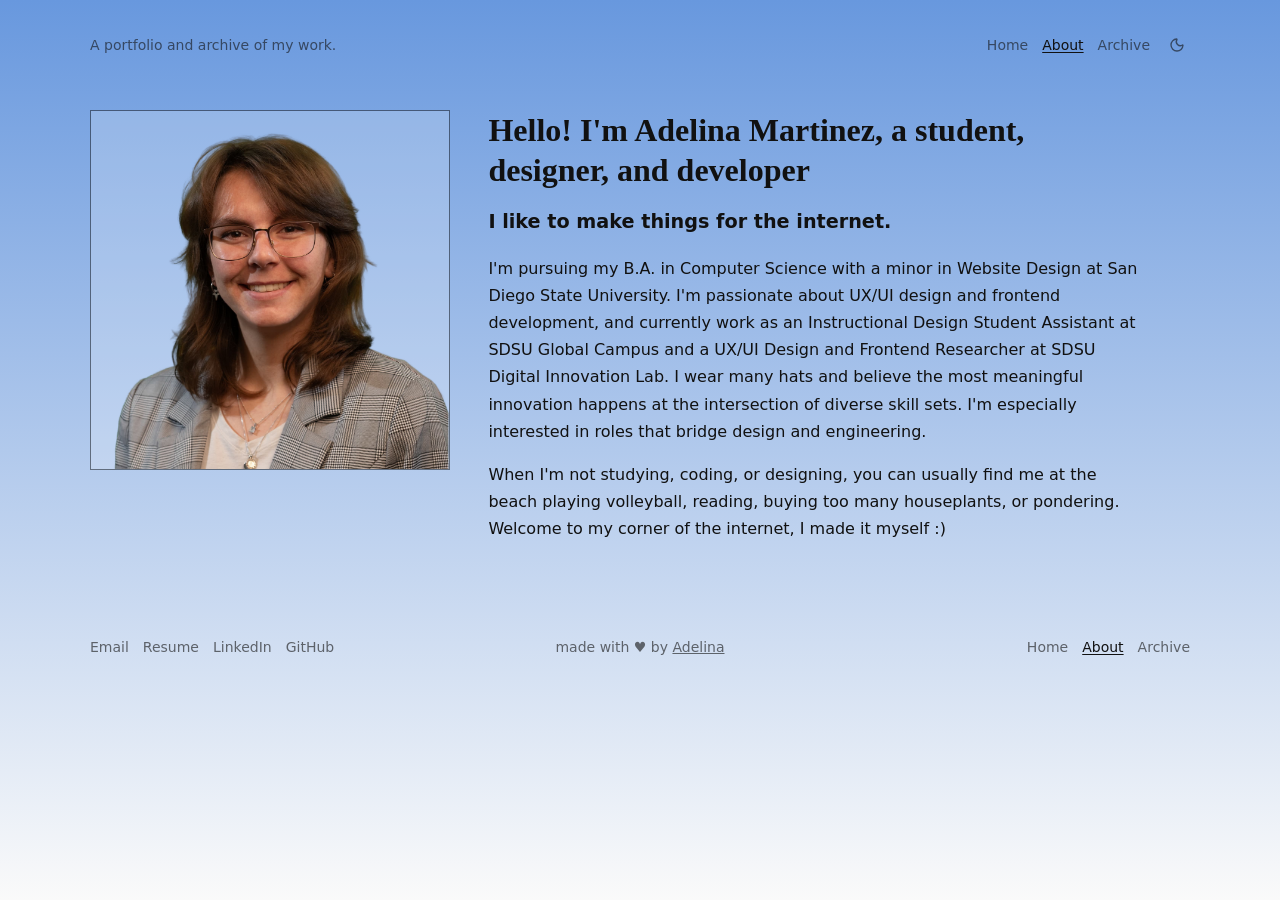
==== about.html @ 3835db63 "add: temp about page" ====
<!doctype html>
<html lang="en">

<head>
    <meta charset="UTF-8">
    <meta name="viewport" content="width=device-width, initial-scale=1.0">
    <meta name="description"
        content="About Adelina Martinez — student, designer, and developer based in San Diego, CA." />
    <title>Adelina Martinez | About</title>
    <link rel="icon" href="favicon.svg" type="image/svg+xml">
    <link rel="stylesheet" href="style.css">
    <script src="script.js" defer></script>
</head>

<body>
    <main class="page">
        <header class="site-header">
            <div class="header-top">
                <p class="note">A portfolio and archive of my work.</p>
                <nav class="socials">
                    <a href="index.html">Home</a>
                    <a href="about.html" aria-current="page">About</a>
                    <a href="archive.html">Archive</a>
                    <button class="theme-toggle desktop-theme-toggle" type="button" aria-label="Switch to dark mode"
                        title="Toggle theme">
                        <span class="theme-toggle-icon" aria-hidden="true">
                            <svg xmlns="http://www.w3.org/2000/svg" width="24" height="24" viewBox="0 0 24 24"
                                fill="none" stroke="currentColor" stroke-width="2" stroke-linecap="round"
                                stroke-linejoin="round" class="utility-icon icon-moon">
                                <path
                                    d="M20.985 12.486a9 9 0 1 1-9.473-9.472c.405-.022.617.46.402.803a6 6 0 0 0 8.268 8.268c.344-.215.825-.004.803.401" />
                            </svg>
                            <svg xmlns="http://www.w3.org/2000/svg" width="24" height="24" viewBox="0 0 24 24"
                                fill="none" stroke="currentColor" stroke-width="2" stroke-linecap="round"
                                stroke-linejoin="round" class="utility-icon icon-sun">
                                <circle cx="12" cy="12" r="4" />
                                <path d="M12 2v2" />
                                <path d="M12 20v2" />
                                <path d="m4.93 4.93 1.41 1.41" />
                                <path d="m17.66 17.66 1.41 1.41" />
                                <path d="M2 12h2" />
                                <path d="M20 12h2" />
                                <path d="m6.34 17.66-1.41 1.41" />
                                <path d="m19.07 4.93-1.41 1.41" />
                            </svg>
                        </span>
                    </button>
                </nav>
            </div>

            <div class="mobile-controls" aria-label="Mobile header controls">
                <button class="theme-toggle mobile-theme-toggle header-button" type="button"
                    aria-label="Switch to dark mode" title="Toggle theme">
                    <span class="theme-toggle-icon" aria-hidden="true">
                        <svg xmlns="http://www.w3.org/2000/svg" width="24" height="24" viewBox="0 0 24 24" fill="none"
                            stroke="currentColor" stroke-width="2" stroke-linecap="round" stroke-linejoin="round"
                            class="utility-icon icon-moon">
                            <path
                                d="M20.985 12.486a9 9 0 1 1-9.473-9.472c.405-.022.617.46.402.803a6 6 0 0 0 8.268 8.268c.344-.215.825-.004.803.401" />
                        </svg>
                        <svg xmlns="http://www.w3.org/2000/svg" width="24" height="24" viewBox="0 0 24 24" fill="none"
                            stroke="currentColor" stroke-width="2" stroke-linecap="round" stroke-linejoin="round"
                            class="utility-icon icon-sun">
                            <circle cx="12" cy="12" r="4" />
                            <path d="M12 2v2" />
                            <path d="M12 20v2" />
                            <path d="m4.93 4.93 1.41 1.41" />
                            <path d="m17.66 17.66 1.41 1.41" />
                            <path d="M2 12h2" />
                            <path d="M20 12h2" />
                            <path d="m6.34 17.66-1.41 1.41" />
                            <path d="m19.07 4.93-1.41 1.41" />
                        </svg>
                    </span>
                </button>

                <button class="menu-toggle header-button" type="button" aria-expanded="false" aria-controls="mobile-menu"
                    aria-label="Open mobile menu" title="Open menu">
                    <svg xmlns="http://www.w3.org/2000/svg" width="24" height="24" viewBox="0 0 24 24" fill="none"
                        stroke="currentColor" stroke-width="2" stroke-linecap="round" stroke-linejoin="round"
                        class="utility-icon icon-menu" aria-hidden="true">
                        <path d="M4 5h16" />
                        <path d="M4 12h16" />
                        <path d="M4 19h16" />
                    </svg>
                </button>
            </div>

            <nav id="mobile-menu" class="mobile-menu" aria-label="Mobile navigation">
                <span class="mobile-menu-note">A portfolio and archive of my work.</span>
                <a href="index.html">Home</a>
                <a href="about.html" aria-current="page">About</a>
                <a href="archive.html">Archive</a>
            </nav>
        </header>

        <section class="about-section" aria-labelledby="about-heading">
            <div class="about-layout">
                <img class="about-image" src="images/adelina.png" alt="Portrait of Adelina Martinez">
                <div class="about-content">
                    <h1 id="about-heading">Hello! I'm Adelina Martinez, a student, designer, and developer</h1>
                    <p class="about-lead">I like to make things for the internet.</p>
                    <p>I'm pursuing my B.A. in Computer Science with a minor in Website Design at San Diego State
                        University. I'm passionate about UX/UI design and frontend development, and currently work as an
                        Instructional Design Student Assistant at SDSU Global Campus and a UX/UI Design and Frontend
                        Researcher at SDSU Digital Innovation Lab. I wear many hats and believe the most meaningful
                        innovation happens at the intersection of diverse skill sets. I'm especially interested in roles
                        that bridge design and engineering.</p>
                    <p>When I'm not studying, coding, or designing, you can usually find me at the beach playing
                        volleyball, reading, buying too many houseplants, or pondering. Welcome to my corner of the
                        internet, I made it myself :)</p>
                </div>
            </div>
        </section>

        <footer>
            <div class="footer-row">
                <nav class="socials" aria-label="Social links">
                    <a href="mailto:adelina.martinez805@gmail.com">Email</a>
                    <a href="resume.pdf" target="_blank" rel="noopener noreferrer">Resume</a>
                    <a href="https://www.linkedin.com/in/adelina-martinez/" target="_blank"
                        rel="noopener noreferrer">LinkedIn</a>
                    <a href="https://github.com/adelina805" target="_blank" rel="noopener noreferrer">GitHub</a>
                </nav>

                <p class="note footer-note">made with ♥ by <a href="https://github.com/Adelina805/adelina805.github.io"
                        target="_blank" rel="noopener noreferrer">Adelina</a></p>

                <nav class="socials footer-pages" aria-label="Page links">
                    <a href="index.html">Home</a>
                    <a href="about.html" aria-current="page">About</a>
                    <a href="archive.html">Archive</a>
                </nav>
            </div>
        </footer>
    </main>
</body>

</html>
---- style.css ----
* {
  box-sizing: border-box;
}

:root {
  --main-color: #111111;
  --overlay-color: #9fc5ff4d;

  --border-strong: color-mix(in srgb, var(--main-color) 50%, transparent);
  --border-medium: color-mix(in srgb, var(--main-color) 40%, transparent);
  --border-soft: color-mix(in srgb, var(--main-color) 30%, transparent);
  --surface-hover: color-mix(in srgb, #f5f5f5 10%, transparent);
  --surface-hover-soft: color-mix(in srgb, #f5f5f5 7%, transparent);
  --interactive-duration: 0.18s;
  --interactive-ease: ease;
  --focus-ring: color-mix(in srgb, var(--main-color) 45%, transparent);

  --project-main-col: 280px;
  --project-links-col: 240px;
  --project-tags-col: 300px;
}

body.dark {
  --main-color: #f5f5f5;
  --overlay-color: #071a33b3;
  --border-strong: color-mix(in srgb, var(--main-color) 58%, transparent);
  --border-medium: color-mix(in srgb, var(--main-color) 48%, transparent);
  --border-soft: color-mix(in srgb, var(--main-color) 38%, transparent);
  background: linear-gradient(to bottom, #285596 0%, #000103 100%) fixed;
}

body {
  margin: 0;
  font-family: system-ui, sans-serif;
  background: linear-gradient(to bottom, #6898de 0%, #fafafa 100%) fixed;
  color: var(--main-color);
}

a,
button {
  transition:
    color var(--interactive-duration) var(--interactive-ease),
    border-color var(--interactive-duration) var(--interactive-ease),
    background-color var(--interactive-duration) var(--interactive-ease),
    opacity var(--interactive-duration) var(--interactive-ease),
    text-decoration-color var(--interactive-duration) var(--interactive-ease);
}

a:focus-visible,
button:focus-visible {
  outline: 2px solid var(--focus-ring);
  outline-offset: 3px;
}

h1 {
  font-family: Georgia, serif;
  text-align: center;
}

.intro {
  width: min(550px, 100%);
  margin: 0.85rem auto 0;
  line-height: 1.6;
  text-align: center;
  opacity: 0.78;
  font-size: clamp(0.95rem, 1.6vw, 1.03rem);
}

.page {
  width: min(1100px, 92%);
  margin: 0 auto;
  padding: 2rem 0 5rem;
}

.site-header {
  margin-bottom: 2.5rem;
}

.header-top {
  display: flex;
  justify-content: space-between;
  gap: 1rem;
  align-items: center;
  margin-bottom: 2.5rem;
  font-size: 0.875rem;
}

.note,
.socials a {
  margin: 0;
  opacity: 0.6;
}

.note a {
  color: inherit;
}

.note a:hover {
  text-decoration: underline;
}

footer {
  margin-top: 5rem;
  text-align: center;
  font-size: 0.875rem;
}

.footer-row {
  display: grid;
  grid-template-columns: 1fr auto 1fr;
  align-items: center;
  gap: 1rem;
}

.footer-note {
  justify-self: center;
}

.footer-pages {
  justify-self: end;
}

.socials {
  display: flex;
  gap: 0.875rem;
  flex-wrap: wrap;
  align-items: center;
}

.socials a,
.project-links a {
  color: inherit;
  text-decoration: none;
}

.socials a:hover {
  opacity: 1;
  text-decoration: underline;
}

.socials a[aria-current="page"] {
  opacity: 1;
  text-decoration: underline;
  text-underline-offset: 0.12em;
}

.theme-toggle,
.menu-toggle {
  appearance: none;
  border: 1px solid transparent;
  border-radius: 999px;
  background: transparent;
  color: inherit;
  padding: 0.25rem;
  margin: 0;
  line-height: 1;
  cursor: pointer;
  opacity: 0.6;
  display: inline-flex;
  align-items: center;
  justify-content: center;
}

.theme-toggle:hover,
.menu-toggle:hover {
  opacity: 1;
  border-color: var(--border-soft);
  background-color: var(--surface-hover-soft);
}

.theme-toggle-icon {
  display: inline-flex;
  align-items: center;
  justify-content: center;
}

.utility-icon {
  width: 16px;
  height: 16px;
  flex: 0 0 16px;
  color: currentColor;
  stroke-width: 2;
  vertical-align: middle;
}

.icon-sun {
  display: none;
}

body.dark .icon-moon {
  display: none;
}

body.dark .icon-sun {
  display: inline;
}

.mobile-controls,
.mobile-menu {
  display: none;
}

h1 {
  font-size: clamp(1.6rem, 4vw, 2rem);
}

.featured {
  margin-top: 0;
  margin-bottom: 5rem;
}

.archive {
  margin-top: 4rem;
}

.about-section {
  margin-top: 1rem;
  padding-top: 0.75rem;
}

.about-layout {
  display: grid;
  grid-template-columns: minmax(220px, 360px) minmax(0, 1fr);
  gap: clamp(1.5rem, 3vw, 3rem);
  align-items: start;
}

.about-image {
  width: 100%;
  max-width: 360px;
  height: auto;
  display: block;
  border: 1px solid var(--border-strong);
}

.about-content {
  max-width: 64ch;
}

.about-content h1 {
  margin: 0 0 1rem;
  text-align: left;
  font-family: Georgia, serif;
  font-size: clamp(1.5rem, 3.2vw, 2rem);
  line-height: 1.25;
}

.about-lead {
  margin: 0 0 1rem;
  font-size: clamp(1.02rem, 2.2vw, 1.2rem);
  font-weight: 600;
  line-height: 1.45;
}

.about-content p {
  margin: 0 0 1rem;
  line-height: 1.7;
}

.section-header {
  display: flex;
  justify-content: space-between;
  gap: 1rem;
  align-items: baseline;
  margin-bottom: 1.5rem;
}

.section-header h2 {
  order: 1;
}

.section-header .section-label {
  order: 2;
  margin-left: auto;
}

.section-label {
  margin: 0;
  opacity: 0.6;
  font-size: 0.875rem;
}

.section-header h2 {
  margin: 0;
  font-family: Georgia, serif;
  font-size: clamp(1.1rem, 2vw, 1.35rem);
  font-weight: 400;
}

.featured-grid {
  display: grid;
  grid-template-columns: repeat(3, minmax(0, 1fr));
  gap: 1.5rem;
}

.featured-project {
  display: grid;
  gap: 1rem;
  align-content: start;
  padding: 1.25rem 0 1.5rem;
  border-top: 1px solid var(--border-soft);
}

.featured-thumbnail {
  width: 100%;
  height: auto;
  aspect-ratio: 16 / 9;
  border: 1px solid var(--border-strong);
  background: #ddd;
  object-fit: cover;
  display: block;
}

.featured-content {
  display: grid;
  gap: 0.875rem;
}

.featured-meta {
  display: grid;
  grid-template-columns: 1fr;
  align-items: flex-start;
  gap: 0.75rem;
}

.featured-project .project-links,
.featured-project .project-tags {
  grid-area: auto;
  min-width: 0;
  align-self: start;
  margin-top: 0;
  margin-bottom: 0;
}

.featured-project .project-links {
  justify-content: flex-start;
  justify-self: start;
}

.featured-project .project-tags {
  justify-content: flex-start;
  justify-self: start;
  margin-left: 0;
}

.featured-copy {
  display: grid;
  gap: 0.45rem;
}

.featured-description {
  width: 100%;
  margin: 0;
}

.featured-project h3 {
  margin: 0;
  font-size: clamp(1rem, 1.4vw, 1.1rem);
  font-weight: 500;
  margin-bottom: 0.2rem;
}

.featured-description {
  opacity: 0.75;
  line-height: 1.5;
  font-size: 0.95rem;
}

.projects {
  border-top: 1px solid var(--border-soft);
  overflow: visible;
}

.project {
  display: grid;
  grid-template-columns:
    124px minmax(0, var(--project-main-col)) minmax(0, var(--project-links-col))
    minmax(0, 1fr);
  grid-template-areas: "thumb main links tags";
  gap: 1rem;
  align-items: start;
  padding: 1rem 0;
  border-bottom: 1px solid var(--border-soft);
  overflow: visible;
}

.thumbnail {
  grid-area: thumb;
  width: 124px;
  height: 70px;
  border: 1px solid var(--border-strong);
  background: #ddd;
  object-fit: cover;
  display: block;
}

.project-main {
  grid-area: main;
  min-width: 0;
  margin-top: 0.5rem;
  margin-bottom: auto;
}

.project h2 {
  margin: 0 0 1rem;
  font-size: clamp(0.95rem, 1.2vw, 1rem);
}

.subtitle {
  margin: 0;
  text-transform: uppercase;
  opacity: 0.7;
  font-size: clamp(0.85rem, 1vw, 0.938rem);
}

.project-links {
  grid-area: links;
  display: flex;
  gap: 0.75rem;
  flex-wrap: wrap;
  justify-content: start;
  justify-self: stretch;
  min-width: 0;
  margin-top: auto;
  margin-bottom: auto;
}

.project-links a {
  display: inline-flex;
  gap: 0.4rem;
  padding: 0.4rem 0.8rem;
  border: 1px solid var(--border-medium);
  border-radius: 999px;
  font-size: clamp(0.875rem, 0.8vw, 0.9375rem);
}

.project-links a:hover {
  background-color: var(--surface-hover);
  transform: scale(1.01);
}

.link-icon {
  width: 16px;
  height: 16px;
  flex: 0 0 16px;
  color: currentColor;
  stroke-width: 2;
  vertical-align: middle;
}

.project-tags {
  grid-area: tags;
  display: flex;
  gap: 0.625rem;
  flex-wrap: wrap;
  justify-content: end;
  justify-self: end;
  min-width: 0;
  margin-top: auto;
  margin-bottom: auto;
}

.project-tags span {
  border: 1px solid var(--border-soft);
  padding: 0.35rem 0.6rem;
  opacity: 0.8;
  font-size: clamp(0.813rem, 1.2vw, 0.875rem);
}

/* ─── Tablet ────────────────────────────────────────────
   Two-column layout:
     Left  — thumbnail + project text, side by side, spanning both rows
     Right — project links (top) and project tags (bottom), both right-aligned
   ─────────────────────────────────────────────────────────────────────── */
@media (max-width: 880px) {
  .featured-grid {
    grid-template-columns: repeat(2, minmax(0, 1fr));
    gap: 1.25rem;
  }

  .project {
    grid-template-columns: 124px 1fr auto;
    grid-template-rows: auto auto;
    grid-template-areas:
      "thumb main links"
      "thumb main tags";
    gap: 0.5rem 1rem;
  }

  .project-main {
    align-self: start;
  }

  .project-links {
    justify-self: end;
    justify-content: flex-end;
    align-self: end;
  }

  .project-tags {
    justify-self: end;
    justify-content: flex-end;
    align-self: start;
  }

  .about-layout {
    grid-template-columns: 1fr;
    gap: 1.25rem;
  }

  .about-image {
    max-width: 280px;
  }
}

/* ─── Mobile stacked layout ───────────────────────────────────
   Single-column stack per project.  All four pieces read top-to-bottom:
   thumbnail → text → links → tags.  Projects keep the same divider lines
   as desktop.  Header nav stacks here too.
   ─────────────────────────────────────────────────────────────────────── */
@media (max-width: 600px) {
  .page {
    padding: 0 0 5rem;
  }

  .header-top {
    margin-bottom: 1rem;
  }

  .header-top .note,
  .header-top .socials {
    display: none;
  }

  .mobile-controls {
    display: flex;
    align-items: center;
    justify-content: space-between;
    margin-bottom: 1rem;
  }

  .mobile-controls .header-button {
    width: 42px;
    height: 42px;
    display: inline-flex;
    align-items: center;
    justify-content: center;
    flex: 0 0 42px;
  }

  .mobile-controls .utility-icon {
    width: 19px;
    height: 19px;
    flex: 0 0 19px;
  }

  .mobile-controls .header-button:hover {
    opacity: 1;
    border-color: var(--border-soft);
    background-color: var(--surface-hover-soft);
  }

  .mobile-controls .header-button:active {
    opacity: 0.8;
  }

  .mobile-menu {
    display: none;
    flex-direction: column;
    gap: 0.75rem;
    margin: 0 0 1.25rem;
    padding: 0.875rem 0;
    border-top: 1px solid var(--border-soft);
    border-bottom: 1px solid var(--border-soft);
  }

  .mobile-menu.is-open {
    display: flex;
  }

  .mobile-menu a,
  .mobile-menu-note {
    color: inherit;
    text-decoration: none;
    font-size: 0.875rem;
    opacity: 0.6;
    padding-bottom: 0.5rem;
    border-bottom: 1px solid var(--border-soft);
  }

  .mobile-menu a:hover {
    opacity: 1;
    text-decoration: underline;
  }

  .mobile-menu :last-child {
    border-bottom: 0;
    padding-bottom: 0;
  }

  .projects {
    border-top: 1px solid var(--border-medium);
  }

  .featured {
    margin-top: 0;
    margin-bottom: 3.5rem;
  }

  .intro {
    margin-top: 0.7rem;
    font-size: 0.95rem;
    line-height: 1.55;
  }

  .archive {
    margin-top: 2.75rem;
  }

  .section-header {
    flex-direction: row;
    align-items: baseline;
    justify-content: space-between;
    gap: 1rem;
    margin-bottom: 1rem;
  }

  .section-label,
  .section-header h2 {
    min-width: 0;
  }

  .featured-project {
    gap: 0.875rem;
    padding: 1.1rem 0 1.5rem;
  }

  .featured-grid {
    grid-template-columns: 1fr;
  }

  .featured-meta {
    flex-direction: column;
    align-items: flex-start;
    gap: 0.75rem;
  }

  .featured-project .project-tags {
    justify-content: flex-start;
    justify-self: start;
    margin-left: 0;
  }

  .featured-description {
    max-width: none;
    font-size: 0.9rem;
  }

  .project {
    border-bottom: 1px solid var(--border-medium);
  }

  .project {
    grid-template-columns: 1fr;
    grid-template-areas:
      "thumb"
      "main"
      "links"
      "tags";
    gap: 0.625rem;
    padding: 1.25rem 0;
    padding-bottom: 3rem;
  }

  .thumbnail {
    width: 100%;
    height: auto;
    aspect-ratio: 16 / 9;
  }

  .project-main {
    gap: 1rem;
  }

  .project h2 {
    margin: 0 0 0.35rem;
  }

  .project-links {
    justify-content: flex-start;
    justify-self: start;
    gap: 0.5rem;
  }

  .project-tags {
    justify-content: flex-start;
    justify-self: start;
  }

  .footer-row {
    grid-template-columns: 1fr;
    justify-items: center;
    gap: 0.75rem;
  }

  .footer-pages {
    justify-self: center;
  }
}
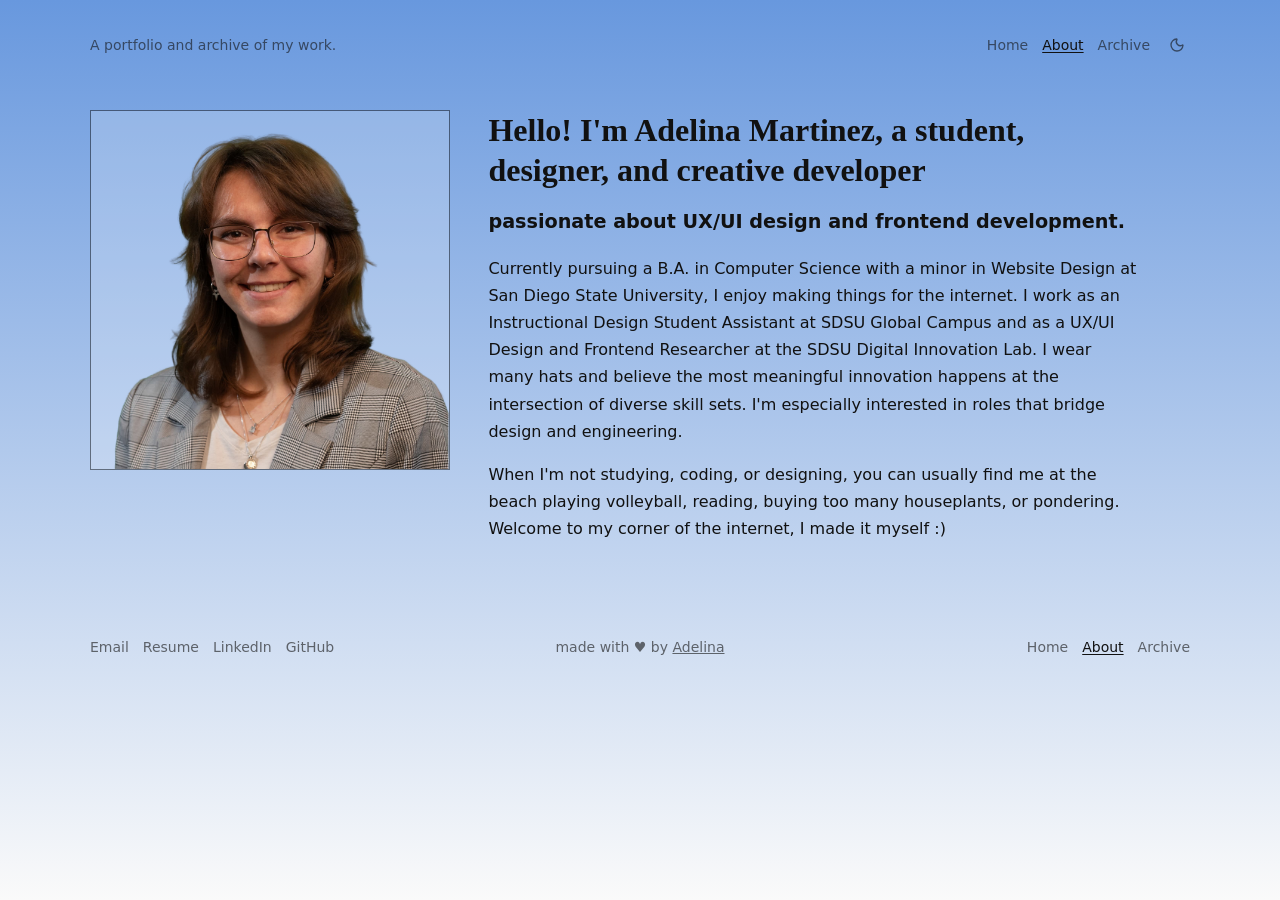
==== commit 180c19e5: "edit: about page text changes" ====
--- a/about.html
+++ b/about.html
@@ -98,14 +98,13 @@
             <div class="about-layout">
                 <img class="about-image" src="images/adelina.png" alt="Portrait of Adelina Martinez">
                 <div class="about-content">
-                    <h1 id="about-heading">Hello! I'm Adelina Martinez, a student, designer, and developer</h1>
-                    <p class="about-lead">I like to make things for the internet.</p>
-                    <p>I'm pursuing my B.A. in Computer Science with a minor in Website Design at San Diego State
-                        University. I'm passionate about UX/UI design and frontend development, and currently work as an
-                        Instructional Design Student Assistant at SDSU Global Campus and a UX/UI Design and Frontend
-                        Researcher at SDSU Digital Innovation Lab. I wear many hats and believe the most meaningful
-                        innovation happens at the intersection of diverse skill sets. I'm especially interested in roles
-                        that bridge design and engineering.</p>
+                    <h1 id="about-heading">Hello! I'm Adelina Martinez, a student, designer, and creative developer</h1>
+                    <p class="about-lead">passionate about UX/UI design and frontend development.</p>
+                    <p>Currently pursuing a B.A. in Computer Science with a minor in Website Design at San Diego State University, 
+                        I enjoy making things for the internet. I work as an Instructional Design Student Assistant at SDSU Global 
+                        Campus and as a UX/UI Design and Frontend Researcher at the SDSU Digital Innovation Lab.
+                        I wear many hats and believe the most meaningful innovation happens at the intersection of diverse skill sets. 
+                        I'm especially interested in roles that bridge design and engineering.</p>
                     <p>When I'm not studying, coding, or designing, you can usually find me at the beach playing
                         volleyball, reading, buying too many houseplants, or pondering. Welcome to my corner of the
                         internet, I made it myself :)</p>
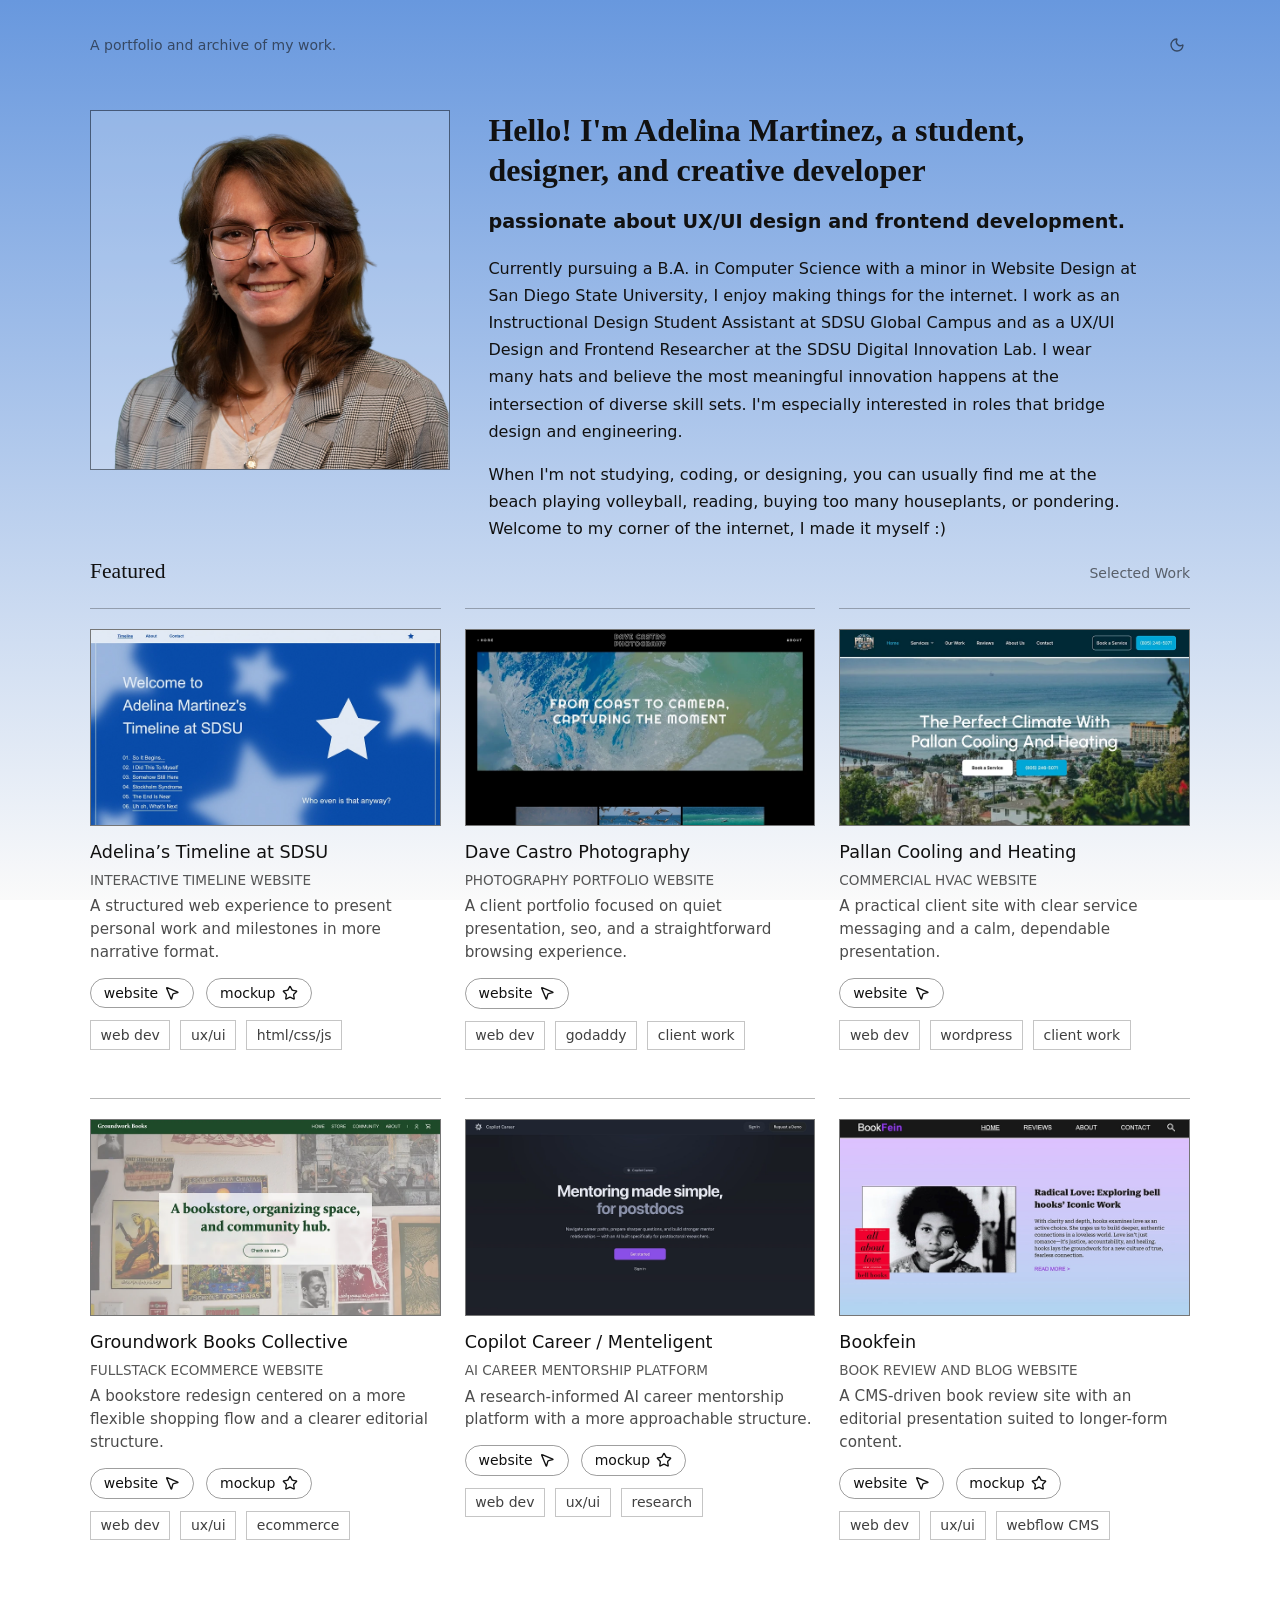
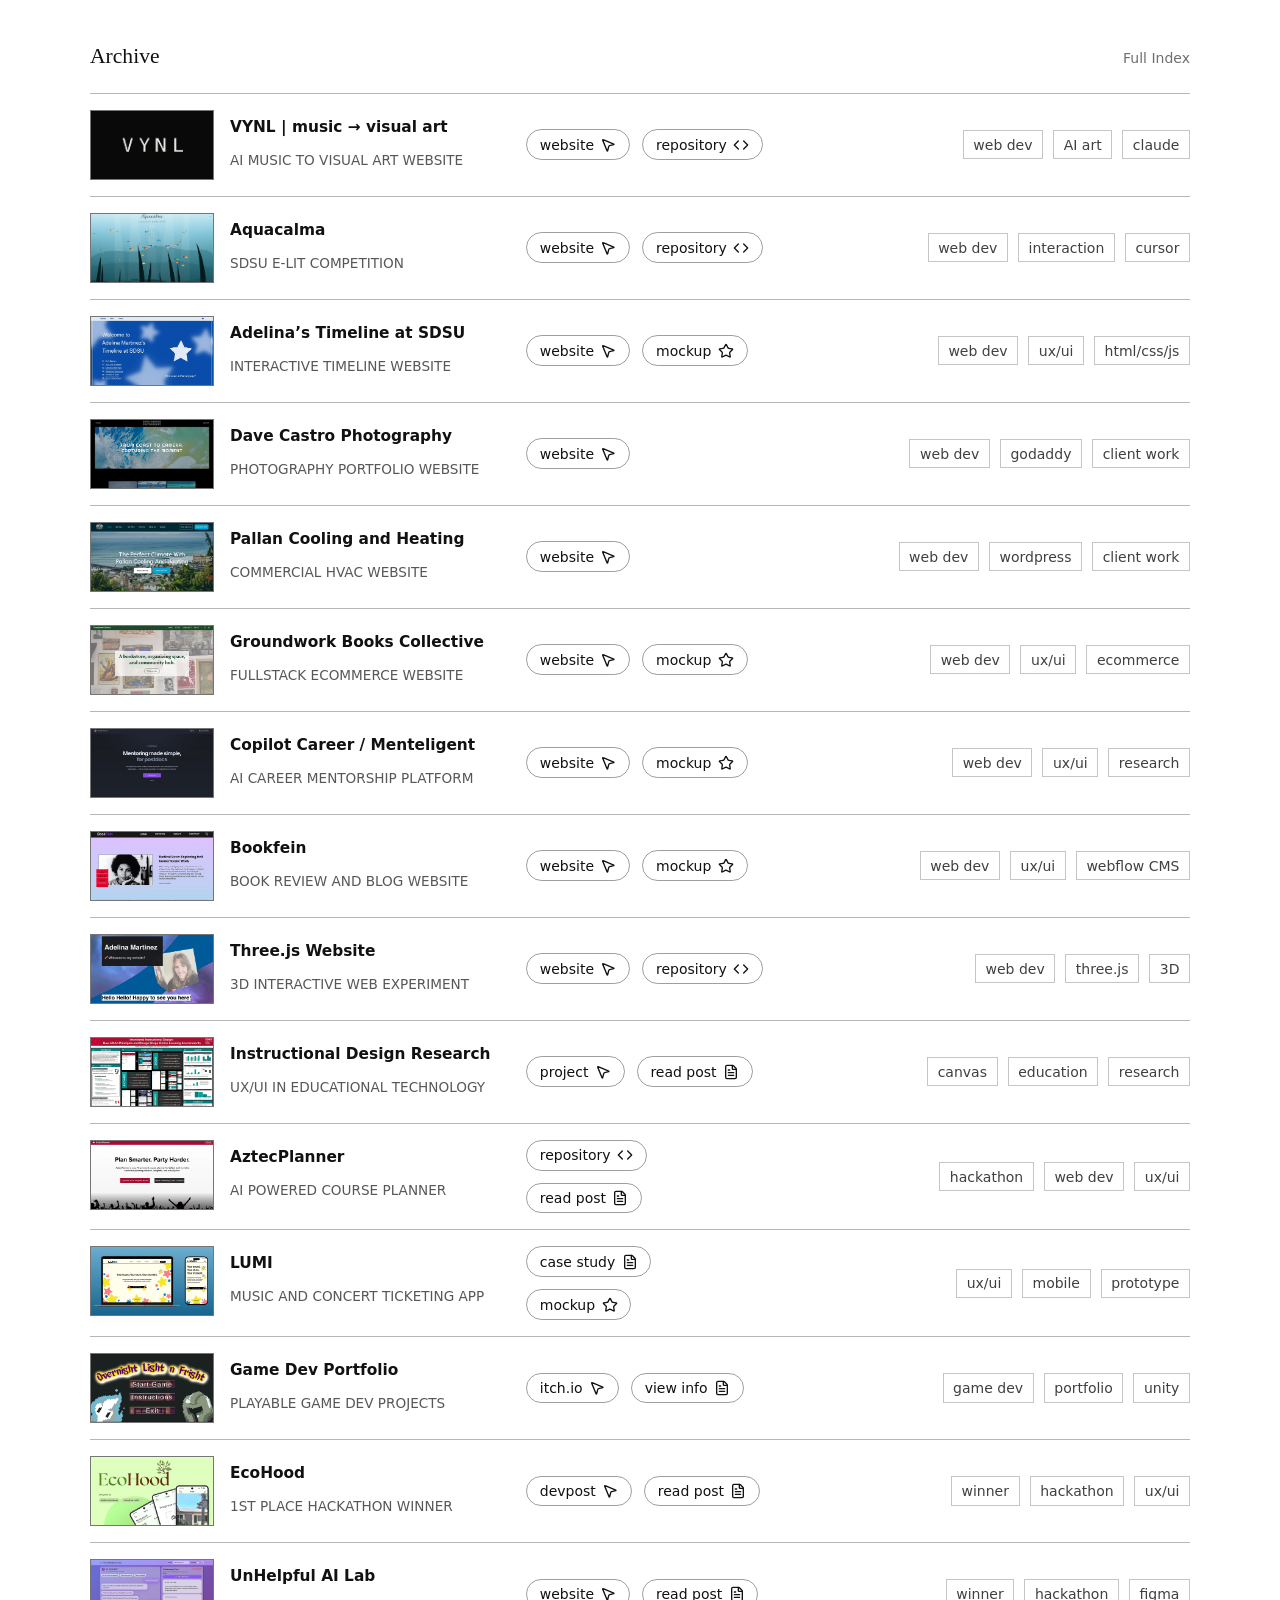
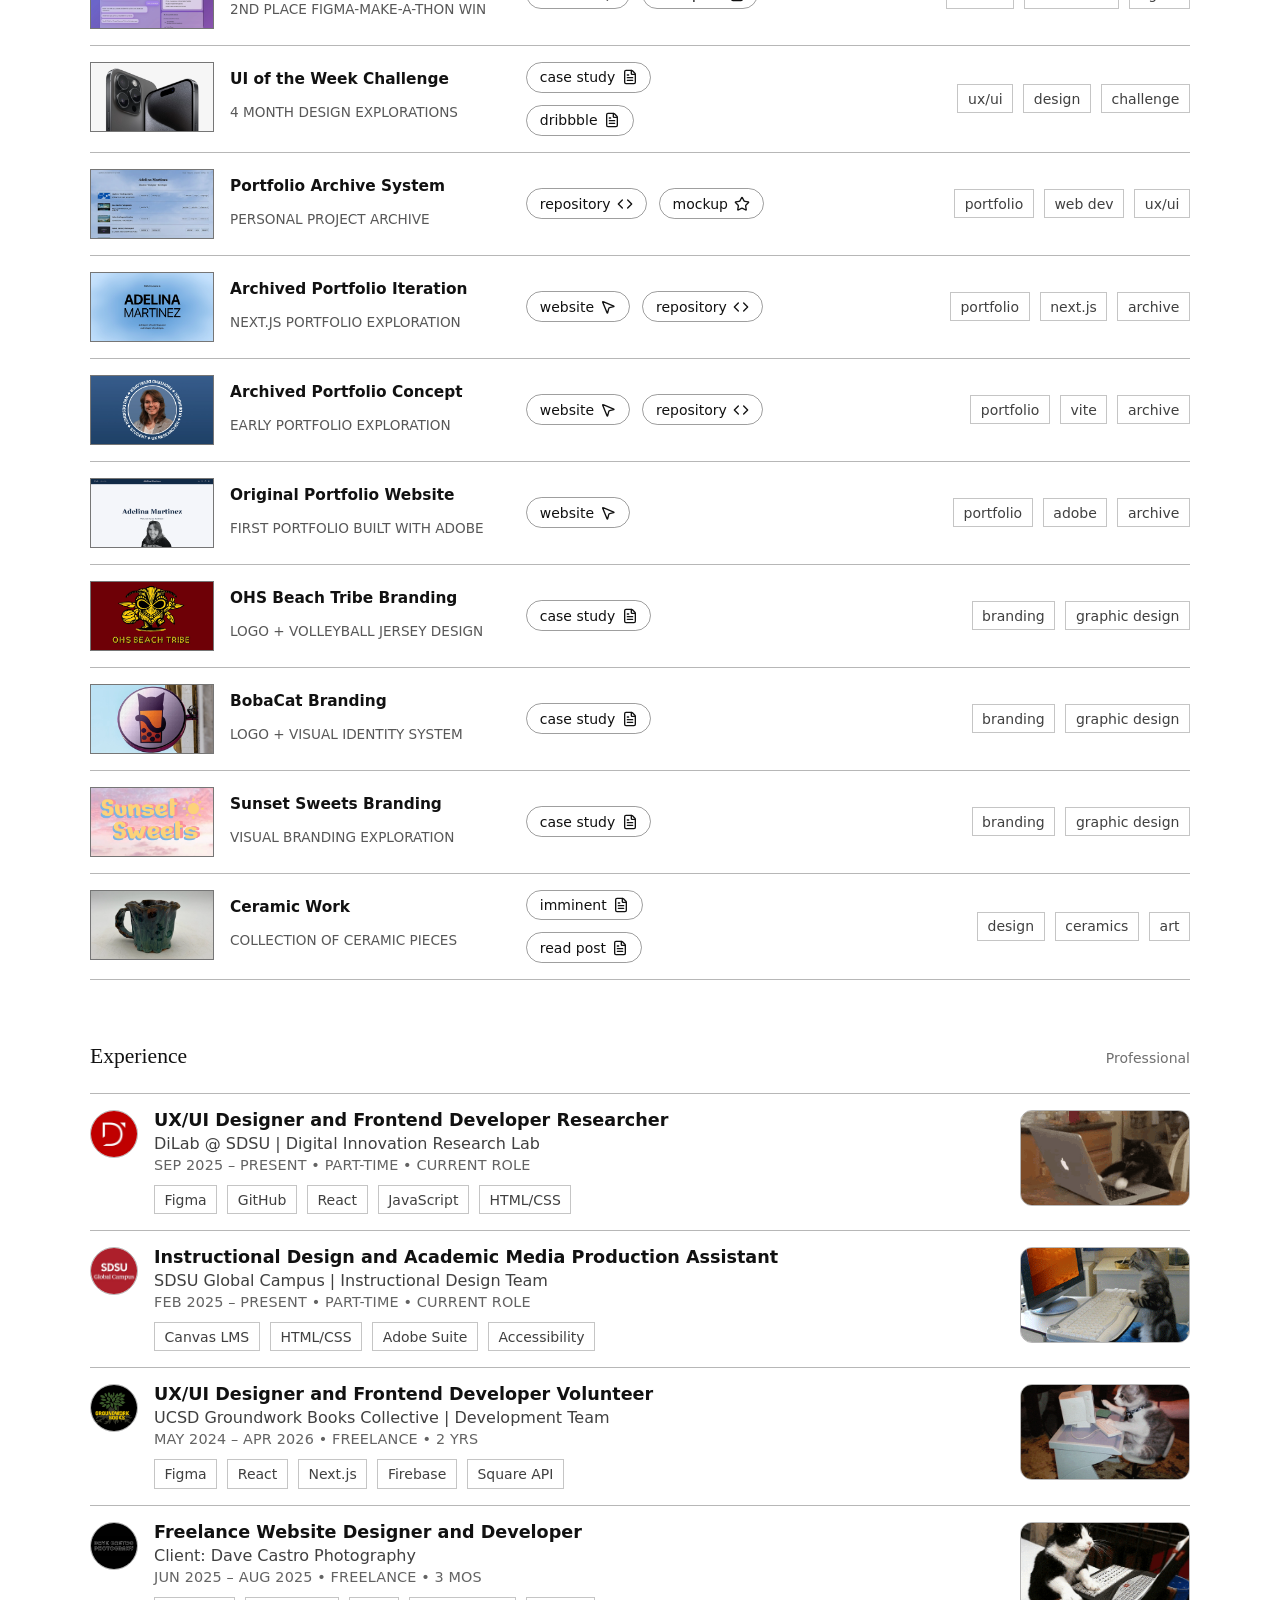
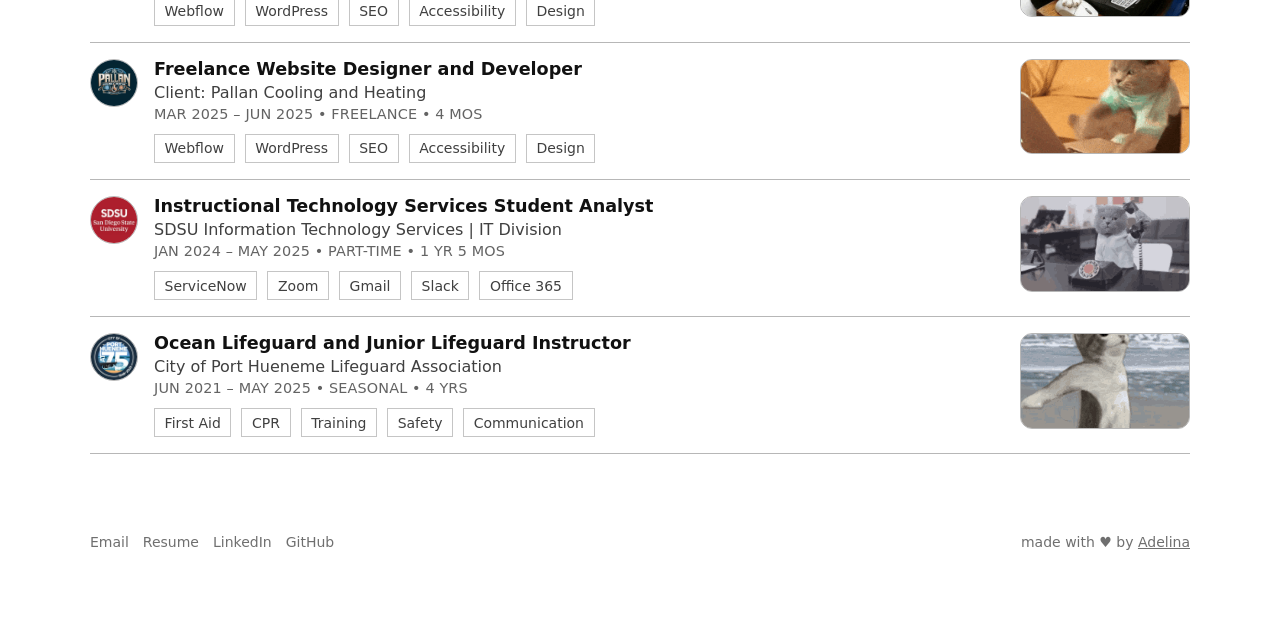
==== commit 4a7f99ab: "add: redirect scripts and update navigation structure for legacy pages" ====
--- a/about.html
+++ b/about.html
@@ -13,6 +13,13 @@
 </head>
 
 <body>
+    <script>
+        // Legacy page: redirect visitors to the single-page section.
+        window.location.replace("index.html#about");
+    </script>
+    <noscript>
+        <p class="note">Redirecting to the About section… <a href="index.html#about">click here</a>.</p>
+    </noscript>
     <main class="page">
         <header class="site-header">
             <div class="header-top">
@@ -125,11 +132,6 @@
                 <p class="note footer-note">made with ♥ by <a href="https://github.com/Adelina805/adelina805.github.io"
                         target="_blank" rel="noopener noreferrer">Adelina</a></p>
 
-                <nav class="socials footer-pages" aria-label="Page links">
-                    <a href="index.html">Home</a>
-                    <a href="about.html" aria-current="page">About</a>
-                    <a href="archive.html">Archive</a>
-                </nav>
             </div>
         </footer>
     </main>
--- a/style.css
+++ b/style.css
@@ -106,14 +106,15 @@
 }
 
 .footer-row {
-  display: grid;
-  grid-template-columns: 1fr auto 1fr;
+  display: flex;
+  justify-content: space-between;
   align-items: center;
   gap: 1rem;
 }
 
 .footer-note {
-  justify-self: center;
+  margin-left: auto;
+  text-align: right;
 }
 
 .footer-pages {
@@ -237,7 +238,8 @@
   max-width: 64ch;
 }
 
-.about-content h1 {
+.about-content h1,
+.about-content h2 {
   margin: 0 0 1rem;
   text-align: left;
   font-family: Georgia, serif;
@@ -255,6 +257,168 @@
 .about-content p {
   margin: 0 0 1rem;
   line-height: 1.7;
+}
+
+/* Anchor navigation: keep section headings comfortably visible. */
+#about,
+#featured,
+#archive,
+#experience {
+  scroll-margin-top: 6rem;
+}
+
+/* ─── Experience / Contact ───────────────────────────────────── */
+.experience {
+  margin-top: 4rem;
+}
+
+.experience-items {
+  border-top: 1px solid var(--border-soft);
+}
+
+.experience-role {
+  padding: 1rem 0;
+  border-bottom: 1px solid var(--border-soft);
+  display: flex;
+  align-items: flex-start;
+  gap: 1rem;
+}
+
+.experience-role-content {
+  flex: 1 1 auto;
+  min-width: 0;
+}
+
+.experience-role-logo {
+  width: 48px;
+  height: 48px;
+  border-radius: 999px;
+  overflow: hidden;
+  border: 1px solid var(--border-soft);
+  background: var(--surface);
+  flex: 0 0 48px;
+  display: flex;
+  align-items: center;
+  justify-content: center;
+}
+
+.experience-role-logo img {
+  width: 100%;
+  height: 100%;
+  object-fit: cover;
+  display: block;
+}
+
+.experience-role-media {
+  flex: 0 0 170px;
+  border-radius: 12px;
+  overflow: hidden;
+  border: 1px solid var(--border-soft);
+  background: var(--surface);
+  display: flex;
+}
+
+.experience-role-media img {
+  width: 100%;
+  height: 100%;
+  object-fit: cover;
+  display: block;
+}
+
+.experience-role-media--169 {
+  aspect-ratio: 16 / 9;
+}
+
+.experience-role-media--43 {
+  /* Force consistent sizing across all experience GIFs. */
+  aspect-ratio: 16 / 9;
+}
+
+.experience-role-head {
+  display: flex;
+  /* Keep the role header content (title/org/dates) stacked vertically */
+  flex-direction: column;
+  flex-wrap: nowrap;
+  gap: 0.25rem 0;
+  align-items: flex-start;
+}
+
+.experience-title {
+  margin: 0;
+  font-size: clamp(1rem, 1.5vw, 1.1rem);
+  font-weight: 600;
+}
+
+.experience-org {
+  opacity: 0.8;
+  font-weight: 500;
+}
+
+.experience-dates {
+  opacity: 0.65;
+  font-size: 0.9rem;
+  text-transform: uppercase;
+  letter-spacing: 0.01em;
+}
+
+.experience-bullets {
+  margin: 0.75rem 0 0;
+  padding-left: 1.15rem;
+  line-height: 1.7;
+}
+
+.experience-bullets li {
+  margin: 0.35rem 0;
+}
+
+.experience-tags {
+  display: flex;
+  gap: 0.625rem;
+  flex-wrap: wrap;
+  margin-top: 0.75rem;
+}
+
+.experience-tags span {
+  border: 1px solid var(--border-soft);
+  padding: 0.35rem 0.6rem;
+  opacity: 0.8;
+  font-size: clamp(0.813rem, 1.2vw, 0.875rem);
+}
+
+.contact {
+  margin-top: 4rem;
+  padding-top: 0.75rem;
+}
+
+.contact-content {
+  display: flex;
+  flex-direction: column;
+  align-items: center;
+  text-align: center;
+}
+
+.contact-lead {
+  width: min(640px, 100%);
+  margin: 0 0 1.25rem;
+  line-height: 1.7;
+  opacity: 0.85;
+}
+
+.contact-cta {
+  display: inline-flex;
+  gap: 0.5rem;
+  align-items: center;
+  padding: 0.55rem 1rem;
+  border: 1px solid var(--border-medium);
+  border-radius: 999px;
+  text-decoration: none;
+  color: inherit;
+  font-weight: 600;
+}
+
+.contact-cta:hover {
+  background-color: var(--surface-hover);
+  transform: scale(1.01);
 }
 
 .section-header {
@@ -523,6 +687,23 @@
     padding: 0 0 5rem;
   }
 
+  .experience-role {
+    flex-direction: column;
+    align-items: flex-start;
+    gap: 0.75rem;
+  }
+
+  .experience-role-logo {
+    width: 40px;
+    height: 40px;
+    flex-basis: 40px;
+  }
+
+  .experience-role-media {
+    flex: 0 0 auto;
+    width: 100%;
+  }
+
   .header-top {
     margin-bottom: 1rem;
   }
@@ -698,12 +879,31 @@
   }
 
   .footer-row {
-    grid-template-columns: 1fr;
-    justify-items: center;
+    flex-direction: column;
+    align-items: center;
     gap: 0.75rem;
   }
 
-  .footer-pages {
-    justify-self: center;
-  }
-}
+  .footer-note {
+    text-align: center;
+    margin-left: 0;
+  }
+}
+
+:root {
+  --main-color: #111111;
+  --overlay-color: #9fc5ff4d;
+
+  --border-strong: color-mix(in srgb, var(--main-color) 50%, transparent);
+  --border-medium: color-mix(in srgb, var(--main-color) 40%, transparent);
+  --border-soft: color-mix(in srgb, var(--main-color) 30%, transparent);
+  --surface-hover: color-mix(in srgb, #f5f5f5 10%, transparent);
+  --surface-hover-soft: color-mix(in srgb, #f5f5f5 7%, transparent);
+  --interactive-duration: 0.18s;
+  --interactive-ease: ease;
+  --focus-ring: color-mix(in srgb, var(--main-color) 45%, transparent);
+
+  --project-main-col: 280px;
+  --project-links-col: 240px;
+  --project-tags-col: 300px;
+}
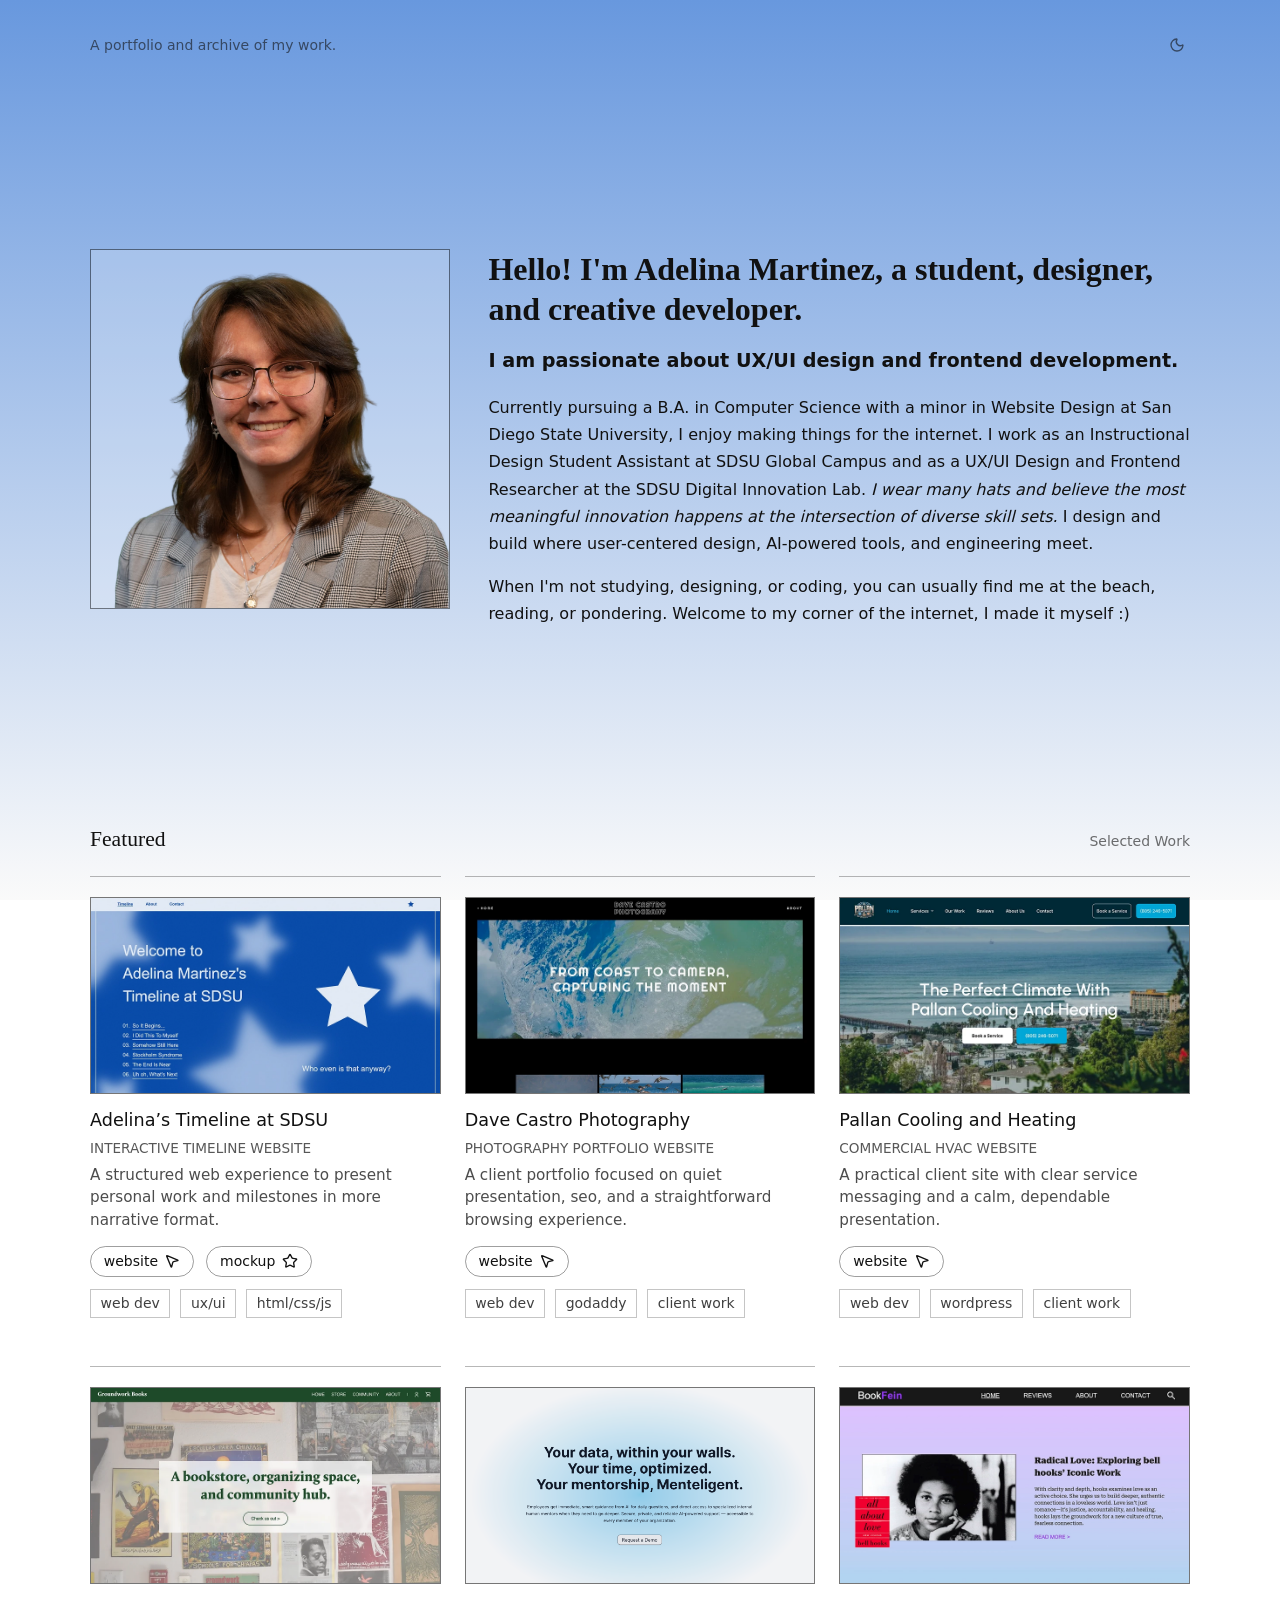
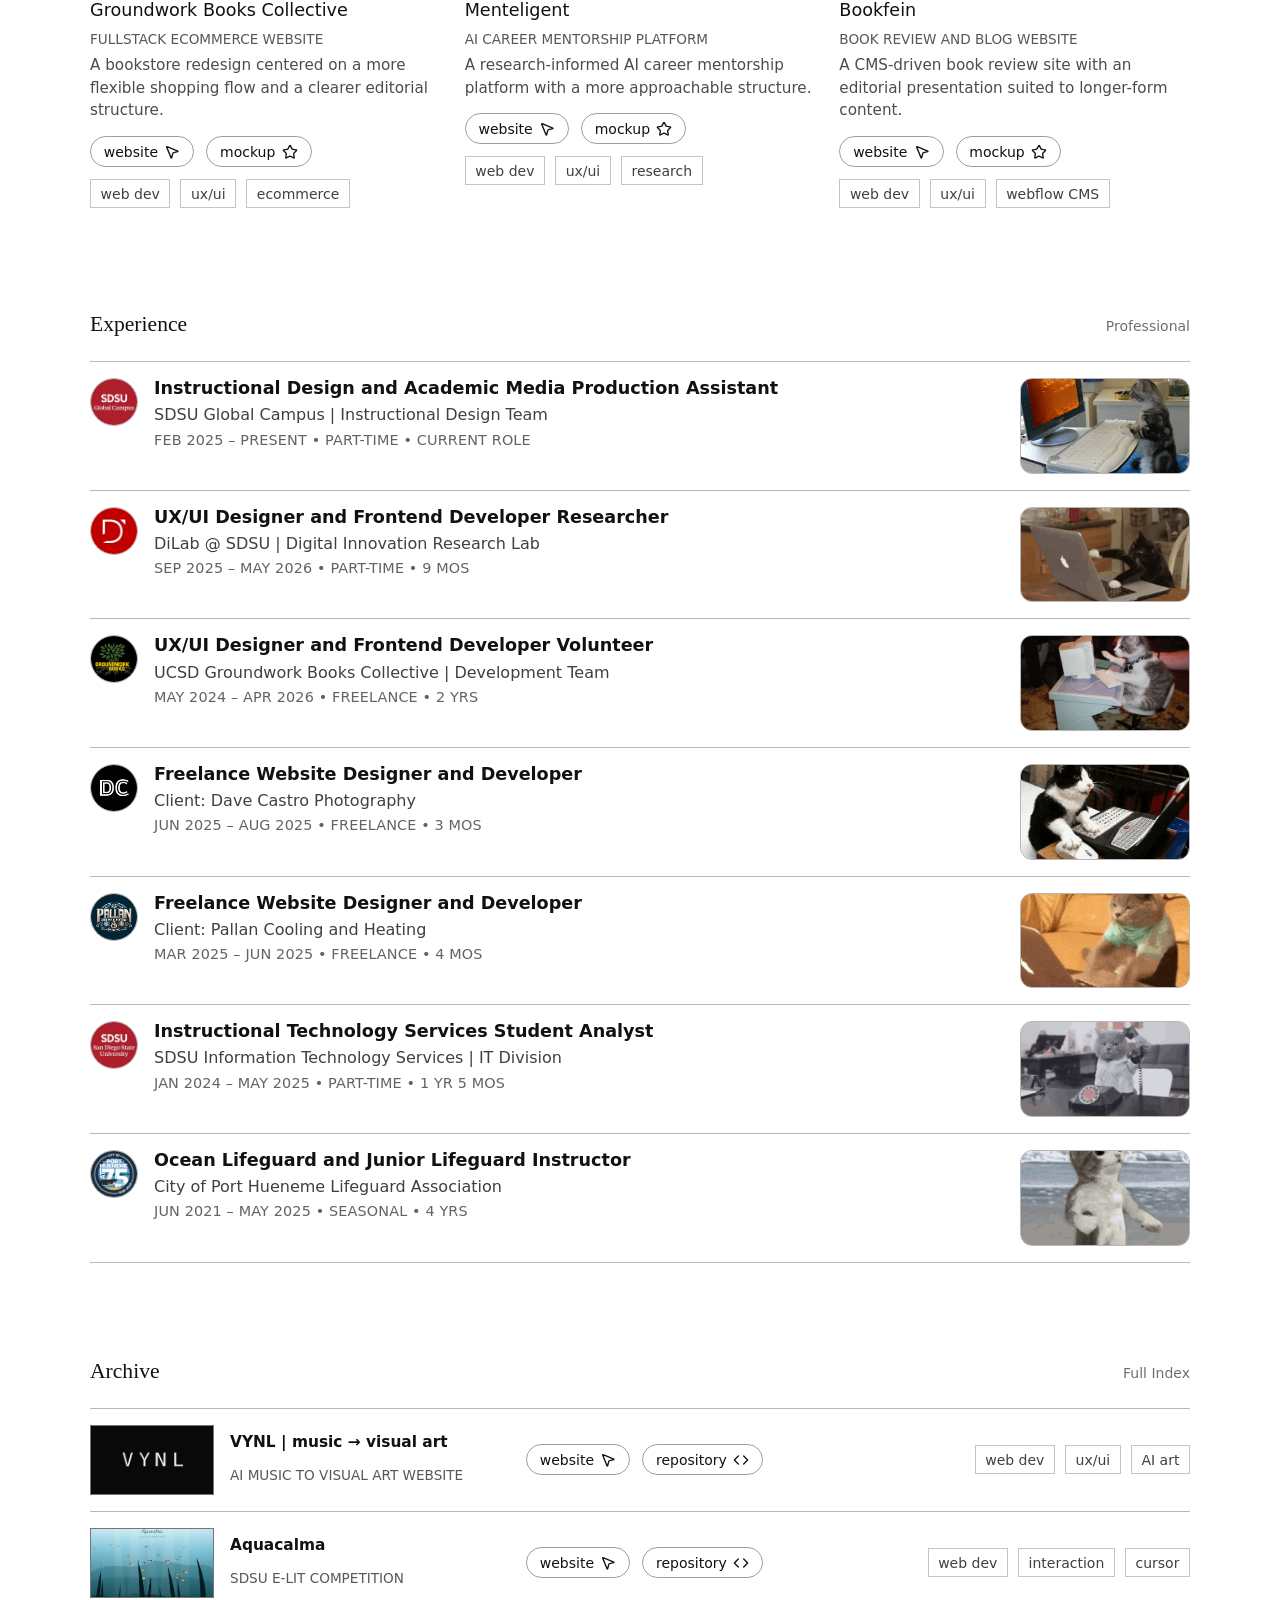
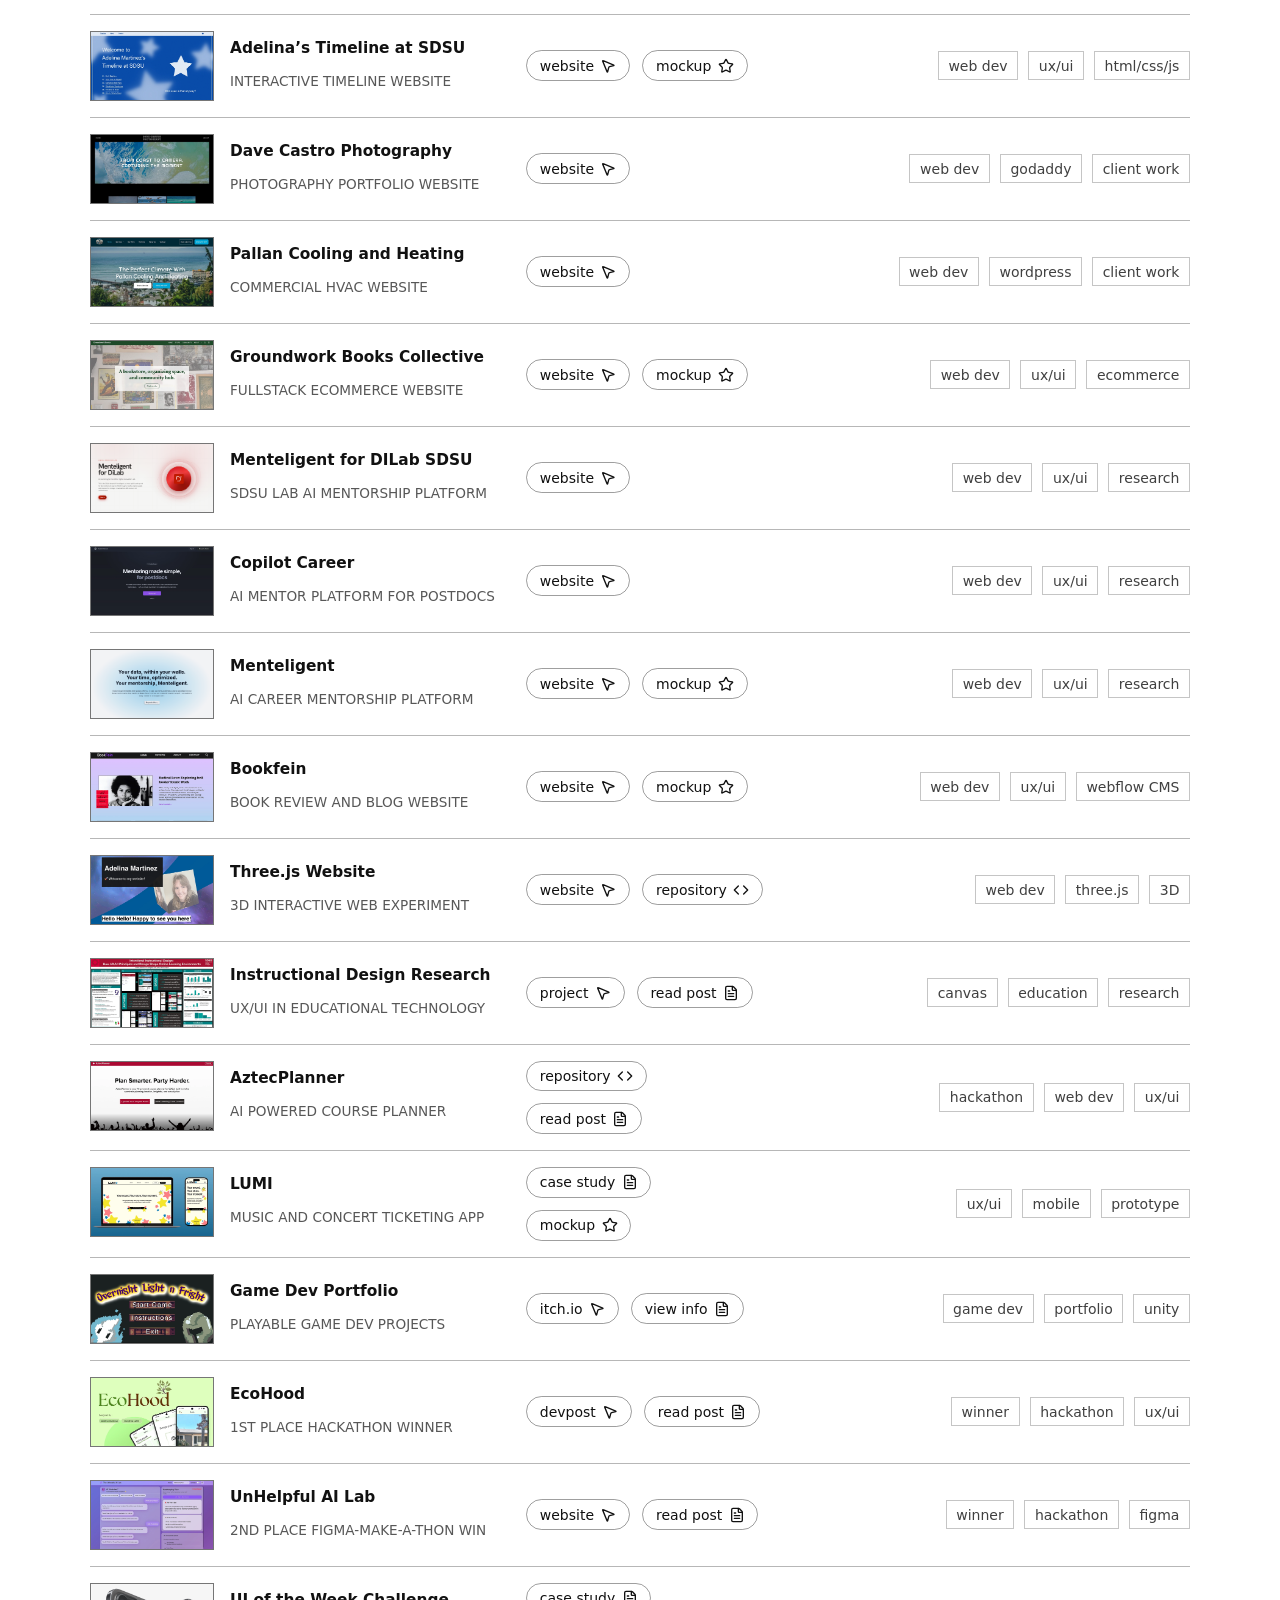
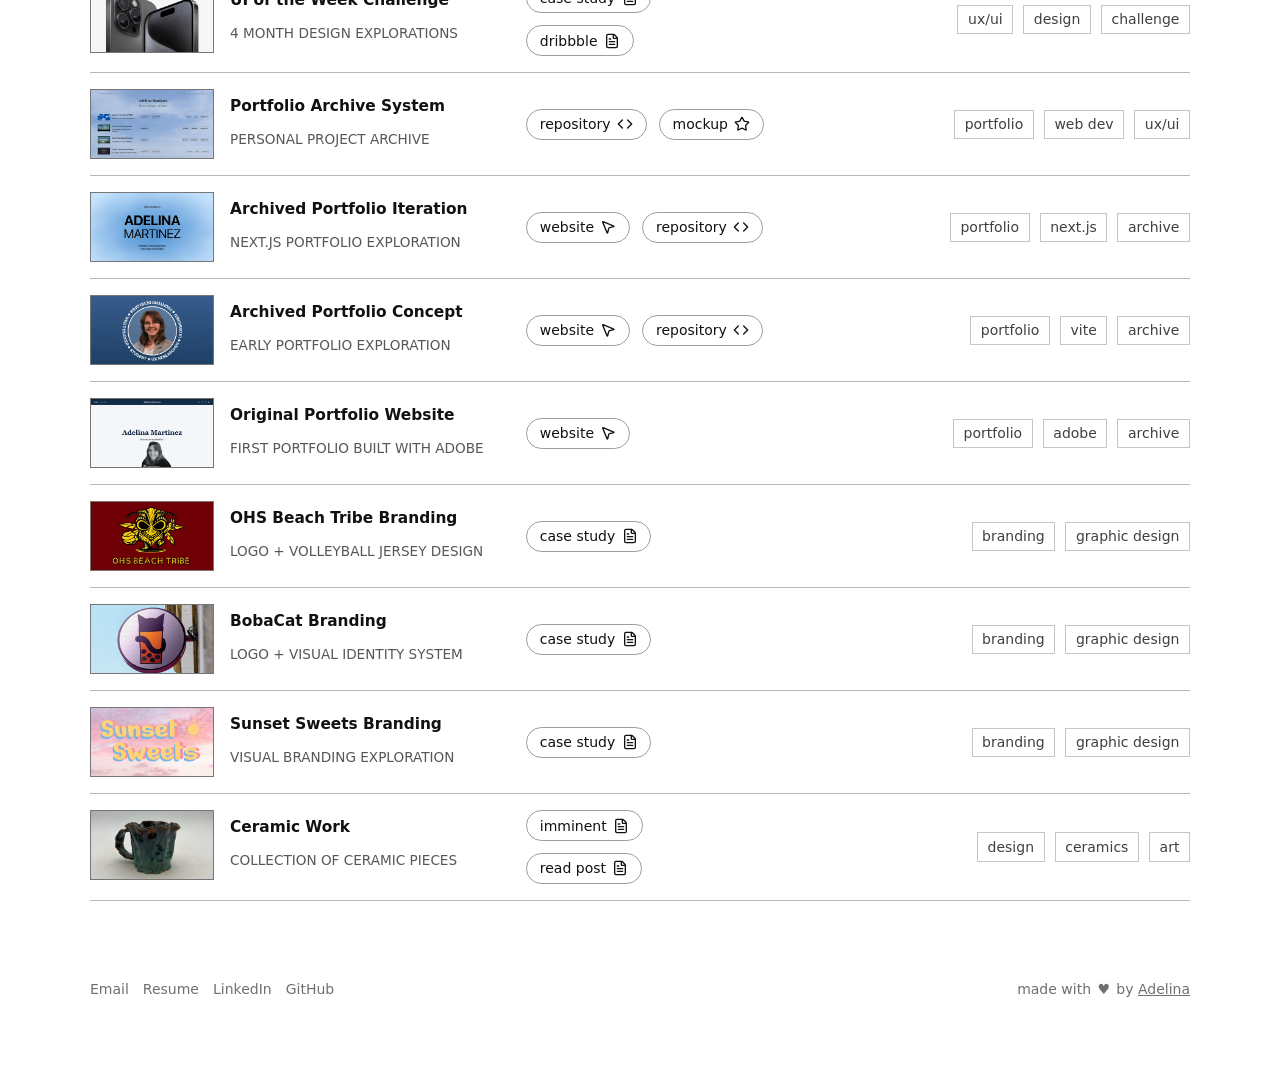
==== commit 2d016200: "update: enhance footer interaction with bouncing heart button and improve styling Co-authored-by: Co" ====
--- a/about.html
+++ b/about.html
@@ -81,8 +81,8 @@
                     </span>
                 </button>
 
-                <button class="menu-toggle header-button" type="button" aria-expanded="false" aria-controls="mobile-menu"
-                    aria-label="Open mobile menu" title="Open menu">
+                <button class="menu-toggle header-button" type="button" aria-expanded="false"
+                    aria-controls="mobile-menu" aria-label="Open mobile menu" title="Open menu">
                     <svg xmlns="http://www.w3.org/2000/svg" width="24" height="24" viewBox="0 0 24 24" fill="none"
                         stroke="currentColor" stroke-width="2" stroke-linecap="round" stroke-linejoin="round"
                         class="utility-icon icon-menu" aria-hidden="true">
@@ -107,10 +107,13 @@
                 <div class="about-content">
                     <h1 id="about-heading">Hello! I'm Adelina Martinez, a student, designer, and creative developer</h1>
                     <p class="about-lead">passionate about UX/UI design and frontend development.</p>
-                    <p>Currently pursuing a B.A. in Computer Science with a minor in Website Design at San Diego State University, 
-                        I enjoy making things for the internet. I work as an Instructional Design Student Assistant at SDSU Global 
+                    <p>Currently pursuing a B.A. in Computer Science with a minor in Website Design at San Diego State
+                        University,
+                        I enjoy making things for the internet. I work as an Instructional Design Student Assistant at
+                        SDSU Global
                         Campus and as a UX/UI Design and Frontend Researcher at the SDSU Digital Innovation Lab.
-                        I wear many hats and believe the most meaningful innovation happens at the intersection of diverse skill sets. 
+                        I wear many hats and believe the most meaningful innovation happens at the intersection of
+                        diverse skill sets.
                         I'm especially interested in roles that bridge design and engineering.</p>
                     <p>When I'm not studying, coding, or designing, you can usually find me at the beach playing
                         volleyball, reading, buying too many houseplants, or pondering. Welcome to my corner of the
@@ -129,12 +132,14 @@
                     <a href="https://github.com/adelina805" target="_blank" rel="noopener noreferrer">GitHub</a>
                 </nav>
 
-                <p class="note footer-note">made with ♥ by <a href="https://github.com/Adelina805/adelina805.github.io"
-                        target="_blank" rel="noopener noreferrer">Adelina</a></p>
+                <p class="note footer-note">made with <button class="footer-heart" type="button"
+                        aria-label="Make the heart bounce">♥</button> by <a
+                        href="https://github.com/Adelina805/adelina805.github.io" target="_blank"
+                        rel="noopener noreferrer">Adelina</a></p>
 
             </div>
         </footer>
     </main>
 </body>
 
-</html>
+</html>
--- a/style.css
+++ b/style.css
@@ -115,6 +115,49 @@
 .footer-note {
   margin-left: auto;
   text-align: right;
+}
+
+.footer-heart {
+  appearance: none;
+  border: 0;
+  background: transparent;
+  color: inherit;
+  font: inherit;
+  line-height: 1;
+  padding: 0 0.12rem;
+  margin: 0;
+  cursor: pointer;
+  display: inline-flex;
+  align-items: center;
+  justify-content: center;
+  opacity: 1;
+  transform-origin: center;
+}
+
+.footer-heart.is-bouncing {
+  animation: footer-heart-bounce 0.42s cubic-bezier(0.34, 1.2, 0.64, 1);
+}
+
+@keyframes footer-heart-bounce {
+  0% {
+    transform: translateY(0) scale(1);
+  }
+
+  35% {
+    transform: translateY(-1.5px) scale(1.08);
+  }
+
+  60% {
+    transform: translateY(0) scale(0.96);
+  }
+
+  80% {
+    transform: translateY(-0.5px) scale(1.02);
+  }
+
+  100% {
+    transform: translateY(0) scale(1);
+  }
 }
 
 .footer-pages {
@@ -160,13 +203,18 @@
   display: inline-flex;
   align-items: center;
   justify-content: center;
-}
-
-.theme-toggle:hover,
-.menu-toggle:hover {
-  opacity: 1;
-  border-color: var(--border-soft);
-  background-color: var(--surface-hover-soft);
+  /* Makes taps feel immediate and prevents unwanted "sticky hover" styling. */
+  touch-action: manipulation;
+  -webkit-tap-highlight-color: transparent;
+}
+
+@media (hover: hover) and (pointer: fine) {
+  .theme-toggle:hover,
+  .menu-toggle:hover {
+    opacity: 1;
+    border-color: var(--border-soft);
+    background-color: var(--surface-hover-soft);
+  }
 }
 
 .theme-toggle-icon {
@@ -210,19 +258,40 @@
   margin-bottom: 5rem;
 }
 
+.reveal-on-scroll {
+  opacity: 0;
+  transform: translateY(24px);
+  transition:
+    opacity 0.6s var(--interactive-ease),
+    transform 0.6s var(--interactive-ease);
+  pointer-events: none;
+}
+
+.reveal-on-scroll.is-visible {
+  opacity: 1;
+  transform: none;
+  pointer-events: auto;
+}
+
 .archive {
-  margin-top: 4rem;
+  margin-top: 6rem;
 }
 
 .about-section {
-  margin-top: 1rem;
-  padding-top: 0.75rem;
+  margin-top: 0;
+  padding-top: 0;
+  /* Make the About section feel like the landing view. */
+  min-height: calc(100vh - 12.7rem);
+  margin-bottom: 2rem;
+  display: flex;
+  align-items: center;
 }
 
 .about-layout {
   display: grid;
   grid-template-columns: minmax(220px, 360px) minmax(0, 1fr);
   gap: clamp(1.5rem, 3vw, 3rem);
+  /* Keep the portrait aligned to the top of the about block. */
   align-items: start;
 }
 
@@ -235,7 +304,9 @@
 }
 
 .about-content {
-  max-width: 64ch;
+  /* Ensure the About heading/paragraphs span the full responsive column width. */
+  width: 100%;
+  max-width: none;
 }
 
 .about-content h1,
@@ -245,6 +316,7 @@
   font-family: Georgia, serif;
   font-size: clamp(1.5rem, 3.2vw, 2rem);
   line-height: 1.25;
+  width: 100%;
 }
 
 .about-lead {
@@ -257,6 +329,7 @@
 .about-content p {
   margin: 0 0 1rem;
   line-height: 1.7;
+  width: 100%;
 }
 
 /* Anchor navigation: keep section headings comfortably visible. */
@@ -339,7 +412,7 @@
   /* Keep the role header content (title/org/dates) stacked vertically */
   flex-direction: column;
   flex-wrap: nowrap;
-  gap: 0.25rem 0;
+  gap: 0.45rem 0;
   align-items: flex-start;
 }
 
@@ -674,6 +747,8 @@
 
   .about-image {
     max-width: 280px;
+    /* When stacked to a single column, center the portrait. */
+    justify-self: center;
   }
 }
 
@@ -687,20 +762,47 @@
     padding: 0 0 5rem;
   }
 
+  .about-section {
+    /* Allow content to breathe without pushing everything too far down. */
+    min-height: calc(90vh - 12.7rem);
+    margin-bottom: 4rem;
+  }
+
   .experience-role {
-    flex-direction: column;
+    /* Keep logo + title/org side-by-side; drop the GIF media to the next line. */
+    flex-direction: row;
+    flex-wrap: wrap;
     align-items: flex-start;
     gap: 0.75rem;
   }
 
   .experience-role-logo {
-    width: 40px;
-    height: 40px;
-    flex-basis: 40px;
+    width: 38px;
+    height: 38px;
+    flex-basis: 38px;
+  }
+
+  .experience-role-content {
+    flex: 1 1 200px;
+  }
+
+  .experience-role-head {
+    /* Title + org should align horizontally next to the logo on mobile. */
+    flex-direction: row;
+    flex-wrap: wrap;
+    align-items: baseline;
+    gap: 0.15rem 0.5rem;
+  }
+
+  .experience-dates {
+    /* Dates should remain below title + org. */
+    flex: 0 0 100%;
+    margin-top: 0.1rem;
   }
 
   .experience-role-media {
-    flex: 0 0 auto;
+    order: 3;
+    flex: 0 0 100%;
     width: 100%;
   }
 
@@ -735,7 +837,7 @@
     flex: 0 0 19px;
   }
 
-  .mobile-controls .header-button:hover {
+  .mobile-controls .header-button:focus-visible {
     opacity: 1;
     border-color: var(--border-soft);
     background-color: var(--surface-hover-soft);
@@ -743,6 +845,8 @@
 
   .mobile-controls .header-button:active {
     opacity: 0.8;
+    border-color: var(--border-soft);
+    background-color: var(--surface-hover-soft);
   }
 
   .mobile-menu {
@@ -795,7 +899,7 @@
   }
 
   .archive {
-    margin-top: 2.75rem;
+    margin-top: 4rem;
   }
 
   .section-header {
